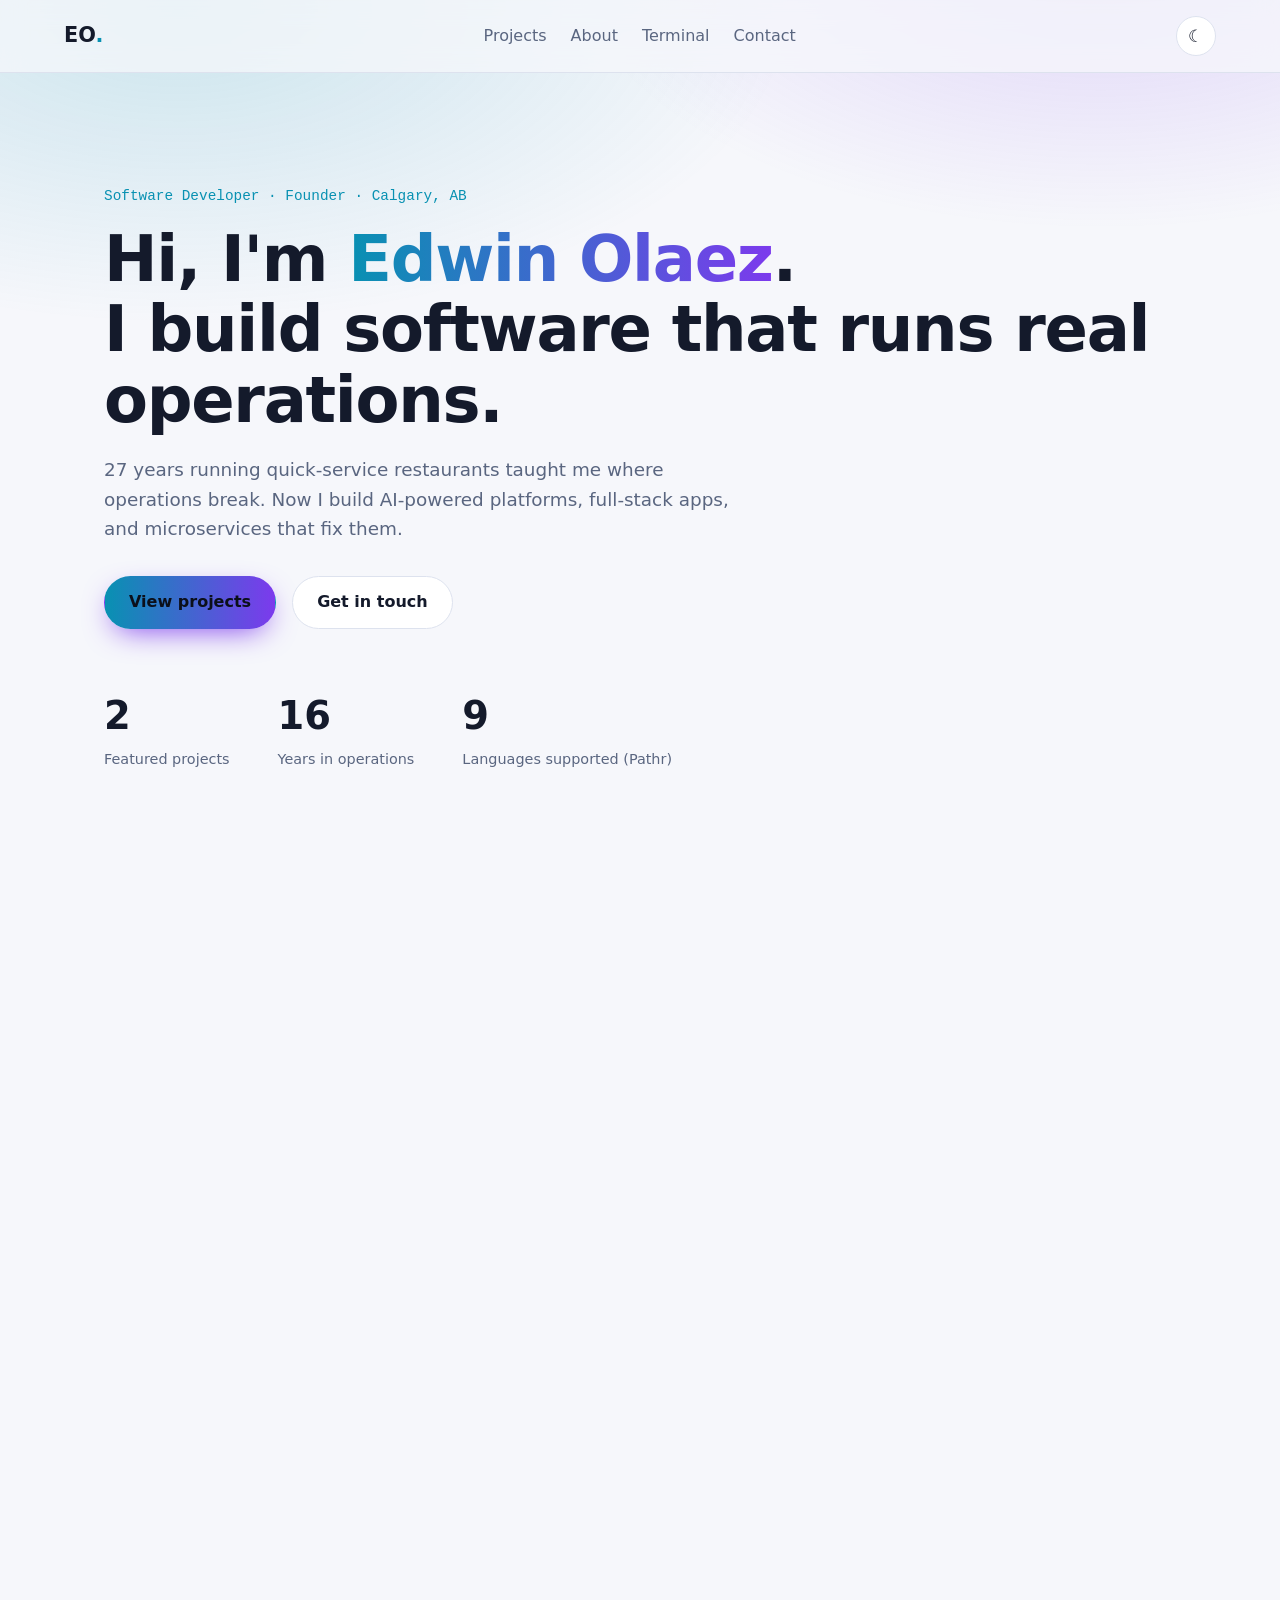
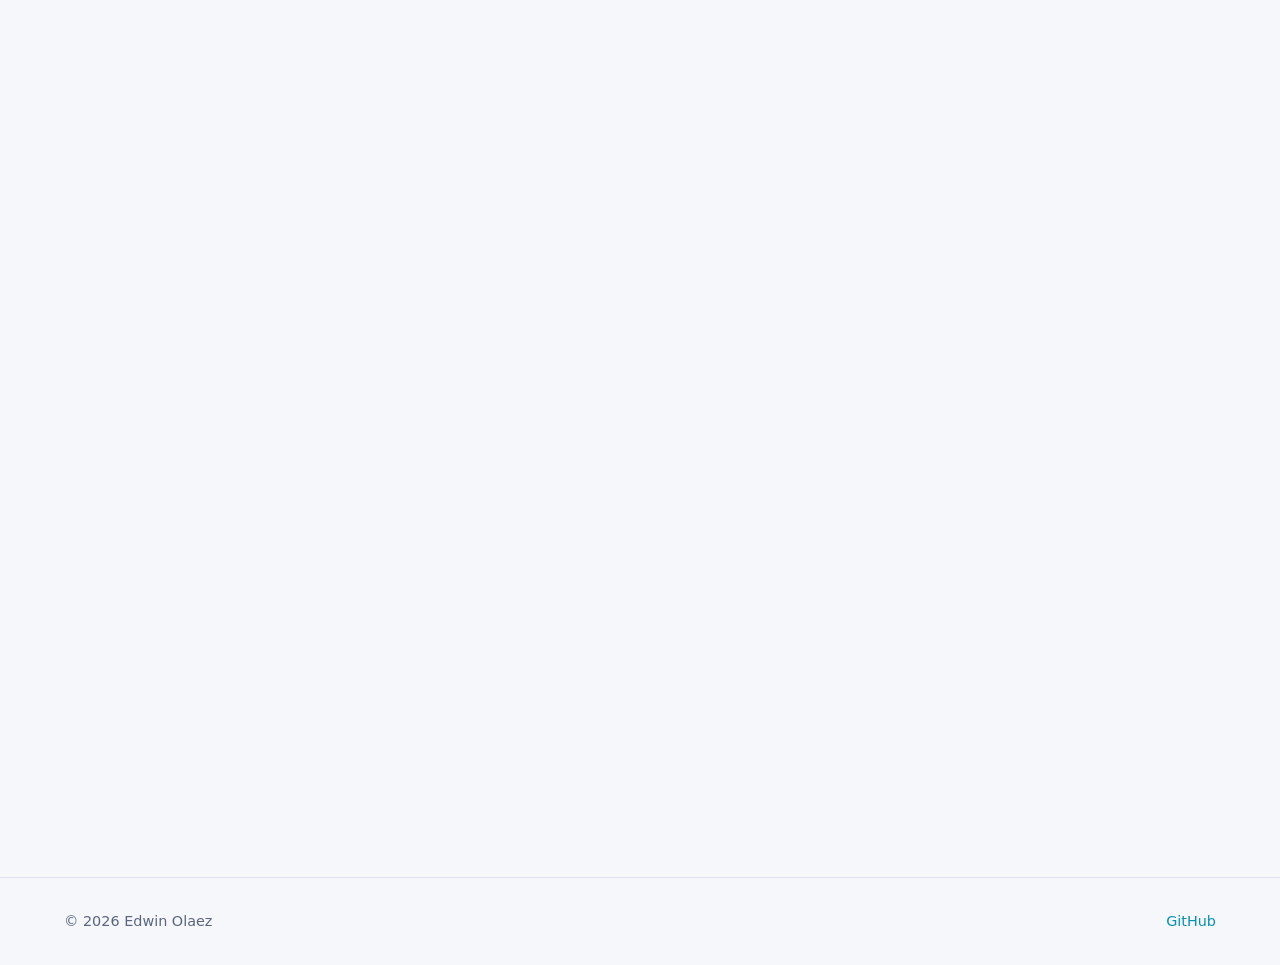
==== index.html @ f1413588 "Initial portfolio site Co-authored-by: Cursor <cursoragent@cursor.com>" ====
<!DOCTYPE html>
<html lang="en" data-theme="dark">
<head>
  <meta charset="UTF-8" />
  <meta name="viewport" content="width=device-width, initial-scale=1.0" />
  <meta http-equiv="Content-Security-Policy"
        content="default-src 'self'; script-src 'self'; style-src 'self' https://fonts.googleapis.com; font-src https://fonts.gstatic.com; img-src 'self' data:; connect-src 'self' https://formspree.io; form-action https://formspree.io mailto:; base-uri 'self'; frame-ancestors 'none'" />
  <meta name="referrer" content="strict-origin-when-cross-origin" />
  <title>Edwin Olaez | Software Developer</title>
  <meta name="description" content="Portfolio of Edwin Olaez: AI-powered platforms, full-stack apps, and microservices built from real operations experience." />
  <link rel="preconnect" href="https://fonts.googleapis.com" />
  <link rel="preconnect" href="https://fonts.gstatic.com" crossorigin />
  <link href="https://fonts.googleapis.com/css2?family=Inter:wght@400;500;600;700;800&family=JetBrains+Mono:wght@400;600&display=swap" rel="stylesheet" />
  <link rel="stylesheet" href="styles.css" />
</head>
<body>
  <div class="bg-glow" aria-hidden="true"></div>

  <header class="nav">
    <a href="#top" class="logo">EO<span>.</span></a>
    <nav aria-label="Main">
      <a href="#projects">Projects</a>
      <a href="#about">About</a>
      <a href="#terminal">Terminal</a>
      <a href="#contact">Contact</a>
    </nav>
    <button id="themeToggle" class="icon-btn" aria-label="Toggle dark and light mode">
      <span class="theme-icon" aria-hidden="true">☀</span>
    </button>
  </header>

  <main id="top">
    <!-- Hero -->
    <section class="hero">
      <p class="eyebrow reveal">Software Developer · Founder · Calgary, AB</p>
      <h1 class="reveal">
        Hi, I'm <span class="grad">Edwin Olaez</span>.<br />
        I build software that runs real operations.
      </h1>
      <p class="lead reveal">
        27 years running quick-service restaurants taught me where operations break.
        Now I build AI-powered platforms, full-stack apps, and microservices that fix them.
      </p>
      <div class="hero-cta reveal">
        <a href="#projects" class="btn primary">View projects</a>
        <a href="#contact" class="btn ghost">Get in touch</a>
      </div>
      <ul class="stats reveal">
        <li><strong data-count="4">0</strong><span>Featured projects</span></li>
        <li><strong data-count="27">0</strong><span>Years in operations</span></li>
        <li><strong data-count="15">0</strong><span>Languages supported (Pathr)</span></li>
      </ul>
    </section>

    <!-- Projects -->
    <section id="projects" class="section">
      <h2 class="section-title reveal">Featured Projects</h2>
      <div class="filters reveal" role="group" aria-label="Filter projects">
        <button class="chip active" data-filter="all">All</button>
        <button class="chip" data-filter="ai">AI / ML</button>
        <button class="chip" data-filter="fullstack">Full-Stack</button>
        <button class="chip" data-filter="microservices">Microservices</button>
        <button class="chip" data-filter="data">Data</button>
      </div>
      <div id="projectGrid" class="grid"></div>
    </section>

    <!-- About -->
    <section id="about" class="section about">
      <h2 class="section-title reveal">About</h2>
      <div class="about-grid">
        <div class="reveal">
          <p>
            I'm a Software Development student at <strong>SAIT</strong> (graduating August 2026) and
            Founder &amp; CEO of <strong>Relay OPS Inc.</strong> Before writing code, I spent 27 years
            as a QSR General Manager: scheduling crews, training staff, and keeping service fast on thin margins.
          </p>
          <p>
            That background shapes how I build: start from the real operational problem, measure it,
            then ship something people on the floor will actually use.
          </p>
        </div>
        <div class="skills reveal">
          <h3>Toolbox</h3>
          <ul class="tags">
            <li>TypeScript</li><li>Python</li><li>React / Next.js</li><li>Node.js</li>
            <li>FastAPI</li><li>PostgreSQL / PostGIS</li><li>Convex</li><li>Supabase</li>
            <li>scikit-learn</li><li>Claude API</li><li>Docker</li><li>CI/CD</li>
            <li>Streamlit</li><li>Tailwind CSS</li>
          </ul>
        </div>
      </div>
    </section>

    <!-- Terminal -->
    <section id="terminal" class="section">
      <h2 class="section-title reveal">Ask the Terminal</h2>
      <div class="term reveal" id="term">
        <div class="term-bar">
          <span></span><span></span><span></span>
          <p>edwin@portfolio: ~</p>
        </div>
        <div class="term-body" id="termBody" aria-live="polite"></div>
        <form class="term-input" id="termForm" autocomplete="off">
          <label for="termCmd">edwin@portfolio:~$</label>
          <input id="termCmd" type="text" spellcheck="false" placeholder="type 'help'" maxlength="80" />
        </form>
      </div>
    </section>

    <!-- Contact -->
    <section id="contact" class="section">
      <h2 class="section-title reveal">Contact</h2>
      <p class="lead reveal">Hiring, collaborating, or just want to talk operations tech? Send a message.</p>
      <form id="contactForm" class="contact reveal" novalidate>
        <div class="field">
          <label for="cName">Name</label>
          <input id="cName" name="name" type="text" required maxlength="100" />
        </div>
        <div class="field">
          <label for="cEmail">Email</label>
          <input id="cEmail" name="email" type="email" required maxlength="150" />
        </div>
        <div class="field full">
          <label for="cMsg">Message</label>
          <textarea id="cMsg" name="message" rows="5" required maxlength="3000"></textarea>
        </div>
        <!-- Honeypot: bots fill this, humans never see it -->
        <input type="text" name="_gotcha" class="hp" tabindex="-1" autocomplete="off" aria-hidden="true" />
        <button type="submit" class="btn primary">Send message</button>
        <p id="formStatus" class="form-status" role="status"></p>
      </form>
    </section>
  </main>

  <footer class="footer">
    <p>© <span id="year"></span> Edwin Olaez</p>
    <a href="https://github.com/edwinolaez" target="_blank" rel="noopener noreferrer">GitHub</a>
  </footer>

  <!-- Project modal -->
  <div class="modal" id="modal" role="dialog" aria-modal="true" aria-labelledby="modalTitle" hidden>
    <div class="modal-backdrop" data-close></div>
    <div class="modal-card">
      <button class="icon-btn modal-close" data-close aria-label="Close">✕</button>
      <div id="modalContent"></div>
    </div>
  </div>

  <script src="script.js"></script>
</body>
</html>
---- styles.css ----
:root {
  --bg: #0b0f1a;
  --bg-2: #121829;
  --card: #151c2f;
  --border: #243049;
  --text: #e6eaf3;
  --muted: #94a0b8;
  --accent: #6ee7f9;
  --accent-2: #a78bfa;
  --ok: #4ade80;
  --warn: #fbbf24;
  --radius: 16px;
  --shadow: 0 20px 50px -20px rgba(0, 0, 0, 0.6);
  --mono: "JetBrains Mono", ui-monospace, monospace;
}

[data-theme="light"] {
  --bg: #f6f7fb;
  --bg-2: #eceff6;
  --card: #ffffff;
  --border: #dde2ee;
  --text: #141a2b;
  --muted: #5a6680;
  --accent: #0891b2;
  --accent-2: #7c3aed;
  --shadow: 0 20px 50px -25px rgba(20, 30, 60, 0.25);
}

* { box-sizing: border-box; margin: 0; padding: 0; }

html { scroll-behavior: smooth; }

body {
  font-family: "Inter", system-ui, sans-serif;
  background: var(--bg);
  color: var(--text);
  line-height: 1.6;
  transition: background 0.3s, color 0.3s;
  overflow-x: hidden;
}

a { color: var(--accent); text-decoration: none; }

.bg-glow {
  position: fixed;
  inset: -20% -10% auto;
  height: 70vh;
  background:
    radial-gradient(40% 50% at 20% 30%, color-mix(in srgb, var(--accent) 18%, transparent), transparent),
    radial-gradient(35% 45% at 80% 20%, color-mix(in srgb, var(--accent-2) 18%, transparent), transparent);
  pointer-events: none;
  z-index: -1;
}

/* Nav */
.nav {
  position: sticky;
  top: 0;
  z-index: 50;
  display: flex;
  align-items: center;
  justify-content: space-between;
  gap: 1rem;
  padding: 1rem clamp(1rem, 5vw, 4rem);
  backdrop-filter: blur(12px);
  background: color-mix(in srgb, var(--bg) 75%, transparent);
  border-bottom: 1px solid var(--border);
}
.logo { font-weight: 800; font-size: 1.3rem; color: var(--text); }
.logo span { color: var(--accent); }
.nav nav { display: flex; gap: 1.5rem; }
.nav nav a { color: var(--muted); font-weight: 500; transition: color 0.2s; }
.nav nav a:hover { color: var(--text); }

.icon-btn {
  background: var(--card);
  border: 1px solid var(--border);
  color: var(--text);
  width: 40px;
  height: 40px;
  border-radius: 50%;
  cursor: pointer;
  font-size: 1.05rem;
  transition: transform 0.2s, border-color 0.2s;
}
.icon-btn:hover { transform: rotate(20deg); border-color: var(--accent); }

/* Layout */
main { padding: 0 clamp(1rem, 5vw, 4rem); max-width: 1200px; margin: 0 auto; }
.section { padding: 5rem 0; }
.section-title {
  font-size: clamp(1.6rem, 3vw, 2.2rem);
  margin-bottom: 2rem;
  position: relative;
  display: inline-block;
}
.section-title::after {
  content: "";
  position: absolute;
  left: 0;
  bottom: -8px;
  width: 50%;
  height: 3px;
  border-radius: 3px;
  background: linear-gradient(90deg, var(--accent), var(--accent-2));
}

/* Hero */
.hero { padding: 7rem 0 4rem; }
.eyebrow { font-family: var(--mono); color: var(--accent); font-size: 0.9rem; margin-bottom: 1rem; }
.hero h1 { font-size: clamp(2.2rem, 5.5vw, 4rem); line-height: 1.1; font-weight: 800; letter-spacing: -0.02em; }
.grad {
  background: linear-gradient(90deg, var(--accent), var(--accent-2));
  -webkit-background-clip: text;
  background-clip: text;
  color: transparent;
}
.lead { color: var(--muted); font-size: 1.15rem; max-width: 640px; margin-top: 1.25rem; }
.hero-cta { display: flex; gap: 1rem; margin-top: 2rem; flex-wrap: wrap; }

.btn {
  display: inline-block;
  padding: 0.8rem 1.5rem;
  border-radius: 999px;
  font-weight: 600;
  cursor: pointer;
  border: 1px solid transparent;
  font-size: 1rem;
  font-family: inherit;
  transition: transform 0.2s, box-shadow 0.2s, background 0.2s;
}
.btn:hover { transform: translateY(-2px); }
.btn.primary {
  background: linear-gradient(90deg, var(--accent), var(--accent-2));
  color: #0b0f1a;
  box-shadow: 0 10px 30px -10px var(--accent-2);
}
.btn.ghost { border-color: var(--border); color: var(--text); background: var(--card); }
.btn.small { padding: 0.5rem 1rem; font-size: 0.9rem; }
.btn:disabled { opacity: 0.6; cursor: not-allowed; transform: none; }

.stats { display: flex; gap: 3rem; list-style: none; margin-top: 3.5rem; flex-wrap: wrap; }
.stats strong { display: block; font-size: 2.4rem; font-weight: 800; color: var(--text); }
.stats span { color: var(--muted); font-size: 0.9rem; }

/* Filters */
.filters { display: flex; flex-wrap: wrap; gap: 0.6rem; margin-bottom: 2rem; }
.chip {
  padding: 0.5rem 1.1rem;
  border-radius: 999px;
  border: 1px solid var(--border);
  background: var(--card);
  color: var(--muted);
  font-family: inherit;
  font-weight: 500;
  cursor: pointer;
  transition: all 0.2s;
}
.chip:hover { color: var(--text); border-color: var(--accent); }
.chip.active { background: var(--accent); color: #0b0f1a; border-color: var(--accent); }

/* Project cards */
.grid { display: grid; grid-template-columns: repeat(auto-fill, minmax(320px, 1fr)); gap: 1.5rem; }
.card {
  position: relative;
  background: var(--card);
  border: 1px solid var(--border);
  border-radius: var(--radius);
  padding: 1.75rem;
  cursor: pointer;
  transition: transform 0.35s cubic-bezier(.2,.8,.2,1), box-shadow 0.35s, border-color 0.35s, opacity 0.35s;
  overflow: hidden;
  display: flex;
  flex-direction: column;
  gap: 0.9rem;
}
.card::before {
  content: "";
  position: absolute;
  inset: 0;
  background: radial-gradient(400px circle at var(--mx, 50%) var(--my, 50%), color-mix(in srgb, var(--accent) 14%, transparent), transparent 40%);
  opacity: 0;
  transition: opacity 0.3s;
  pointer-events: none;
}
.card:hover::before { opacity: 1; }
.card:hover { transform: translateY(-6px); box-shadow: var(--shadow); border-color: color-mix(in srgb, var(--accent) 50%, var(--border)); }
.card:focus-visible { outline: 2px solid var(--accent); outline-offset: 3px; }
.card.hidden { display: none; }

.card-icon {
  width: 48px;
  height: 48px;
  border-radius: 12px;
  display: grid;
  place-items: center;
  font-size: 1.5rem;
  background: linear-gradient(135deg, color-mix(in srgb, var(--accent) 25%, transparent), color-mix(in srgb, var(--accent-2) 25%, transparent));
}
.card h3 { font-size: 1.3rem; }
.card .subtitle { color: var(--accent); font-size: 0.85rem; font-family: var(--mono); }
.card p { color: var(--muted); font-size: 0.95rem; }
.card-footer { margin-top: auto; display: flex; justify-content: space-between; align-items: center; gap: 0.5rem; flex-wrap: wrap; }

.tags { display: flex; flex-wrap: wrap; gap: 0.4rem; list-style: none; }
.tags li {
  font-size: 0.78rem;
  font-family: var(--mono);
  padding: 0.25rem 0.6rem;
  border-radius: 6px;
  background: var(--bg-2);
  border: 1px solid var(--border);
  color: var(--muted);
}

.status { font-size: 0.8rem; font-weight: 600; display: inline-flex; align-items: center; gap: 0.4rem; }
.status::before { content: ""; width: 8px; height: 8px; border-radius: 50%; background: currentColor; }
.status.live { color: var(--ok); }
.status.soon { color: var(--warn); }
.status.live::before { animation: pulse 2s infinite; }
@keyframes pulse {
  0% { box-shadow: 0 0 0 0 color-mix(in srgb, var(--ok) 60%, transparent); }
  70% { box-shadow: 0 0 0 8px transparent; }
  100% { box-shadow: 0 0 0 0 transparent; }
}

/* About */
.about-grid { display: grid; grid-template-columns: 1.4fr 1fr; gap: 3rem; }
.about-grid p { color: var(--muted); margin-bottom: 1rem; font-size: 1.05rem; }
.about-grid strong { color: var(--text); }
.skills h3 { margin-bottom: 1rem; }
.skills .tags li { font-size: 0.85rem; padding: 0.4rem 0.75rem; }

/* Terminal */
.term {
  background: #0a0e17;
  border: 1px solid var(--border);
  border-radius: var(--radius);
  overflow: hidden;
  box-shadow: var(--shadow);
  font-family: var(--mono);
  font-size: 0.92rem;
  color: #d1d9e6;
}
.term-bar { display: flex; align-items: center; gap: 0.45rem; padding: 0.75rem 1rem; background: #131a28; }
.term-bar span { width: 12px; height: 12px; border-radius: 50%; background: #ff5f57; }
.term-bar span:nth-child(2) { background: #febc2e; }
.term-bar span:nth-child(3) { background: #28c840; }
.term-bar p { margin-left: auto; margin-right: auto; color: #6b7891; font-size: 0.8rem; }
.term-body { padding: 1rem 1.25rem 0; height: 320px; overflow-y: auto; white-space: pre-wrap; }
.term-body .cmd { color: #6ee7f9; }
.term-body .err { color: #f87171; }
.term-body .hl { color: #a78bfa; }
.term-body a { color: #6ee7f9; text-decoration: underline; }
.term-input { display: flex; gap: 0.5rem; padding: 0.75rem 1.25rem 1rem; align-items: center; }
.term-input label { color: #4ade80; white-space: nowrap; }
.term-input input {
  flex: 1;
  background: transparent;
  border: none;
  outline: none;
  color: #e6eaf3;
  font: inherit;
  caret-color: #6ee7f9;
}

/* Contact */
.contact {
  display: grid;
  grid-template-columns: 1fr 1fr;
  gap: 1.25rem;
  margin-top: 2rem;
  background: var(--card);
  border: 1px solid var(--border);
  border-radius: var(--radius);
  padding: 2rem;
  max-width: 760px;
}
.field { display: flex; flex-direction: column; gap: 0.4rem; }
.field.full { grid-column: 1 / -1; }
.field label { font-size: 0.9rem; font-weight: 600; }
.field input, .field textarea {
  background: var(--bg-2);
  border: 1px solid var(--border);
  border-radius: 10px;
  padding: 0.75rem 0.9rem;
  color: var(--text);
  font: inherit;
  resize: vertical;
  transition: border-color 0.2s, box-shadow 0.2s;
}
.field input:focus, .field textarea:focus {
  outline: none;
  border-color: var(--accent);
  box-shadow: 0 0 0 3px color-mix(in srgb, var(--accent) 25%, transparent);
}
.field .invalid { border-color: #f87171; }
.contact .btn { justify-self: start; }
.hp { position: absolute; left: -9999px; width: 1px; height: 1px; opacity: 0; }
.form-status { grid-column: 1 / -1; font-size: 0.95rem; min-height: 1.4em; }
.form-status.ok { color: var(--ok); }
.form-status.err { color: #f87171; }

/* Modal */
.modal { position: fixed; inset: 0; z-index: 100; display: grid; place-items: center; padding: 1rem; }
.modal[hidden] { display: none; }
.modal-backdrop { position: absolute; inset: 0; background: rgba(5, 8, 15, 0.7); backdrop-filter: blur(6px); animation: fade 0.25s; }
.modal-card {
  position: relative;
  width: min(760px, 100%);
  max-height: 88vh;
  overflow-y: auto;
  background: var(--card);
  border: 1px solid var(--border);
  border-radius: 20px;
  padding: 2.25rem;
  box-shadow: var(--shadow);
  animation: pop 0.3s cubic-bezier(.2,.8,.2,1);
}
.modal-close { position: absolute; top: 1rem; right: 1rem; }
.modal-card h2 { font-size: 1.8rem; margin: 0.5rem 0 0.25rem; }
.modal-card h4 { margin: 1.5rem 0 0.6rem; font-size: 0.85rem; text-transform: uppercase; letter-spacing: 0.08em; color: var(--muted); }
.modal-card p { color: var(--muted); }
.modal-card ul.points { padding-left: 1.2rem; color: var(--muted); }
.modal-card ul.points li { margin-bottom: 0.4rem; }
.modal-card ul.points strong { color: var(--text); }
.modal-actions { display: flex; gap: 0.75rem; margin-top: 1.75rem; flex-wrap: wrap; align-items: center; }
.note { font-size: 0.85rem; color: var(--muted); }
@keyframes fade { from { opacity: 0; } }
@keyframes pop { from { opacity: 0; transform: translateY(20px) scale(0.97); } }

/* Footer */
.footer {
  display: flex;
  justify-content: space-between;
  padding: 2rem clamp(1rem, 5vw, 4rem);
  border-top: 1px solid var(--border);
  color: var(--muted);
  font-size: 0.9rem;
}

/* Scroll reveal */
.reveal { opacity: 0; transform: translateY(24px); transition: opacity 0.7s ease, transform 0.7s ease; }
.reveal.in { opacity: 1; transform: none; }

@media (prefers-reduced-motion: reduce) {
  *, *::before, *::after { animation: none !important; transition: none !important; }
  .reveal { opacity: 1; transform: none; }
  html { scroll-behavior: auto; }
}

@media (max-width: 760px) {
  .nav nav { display: none; }
  .about-grid, .contact { grid-template-columns: 1fr; }
  .stats { gap: 2rem; }
  .modal-card { padding: 1.5rem; }
}
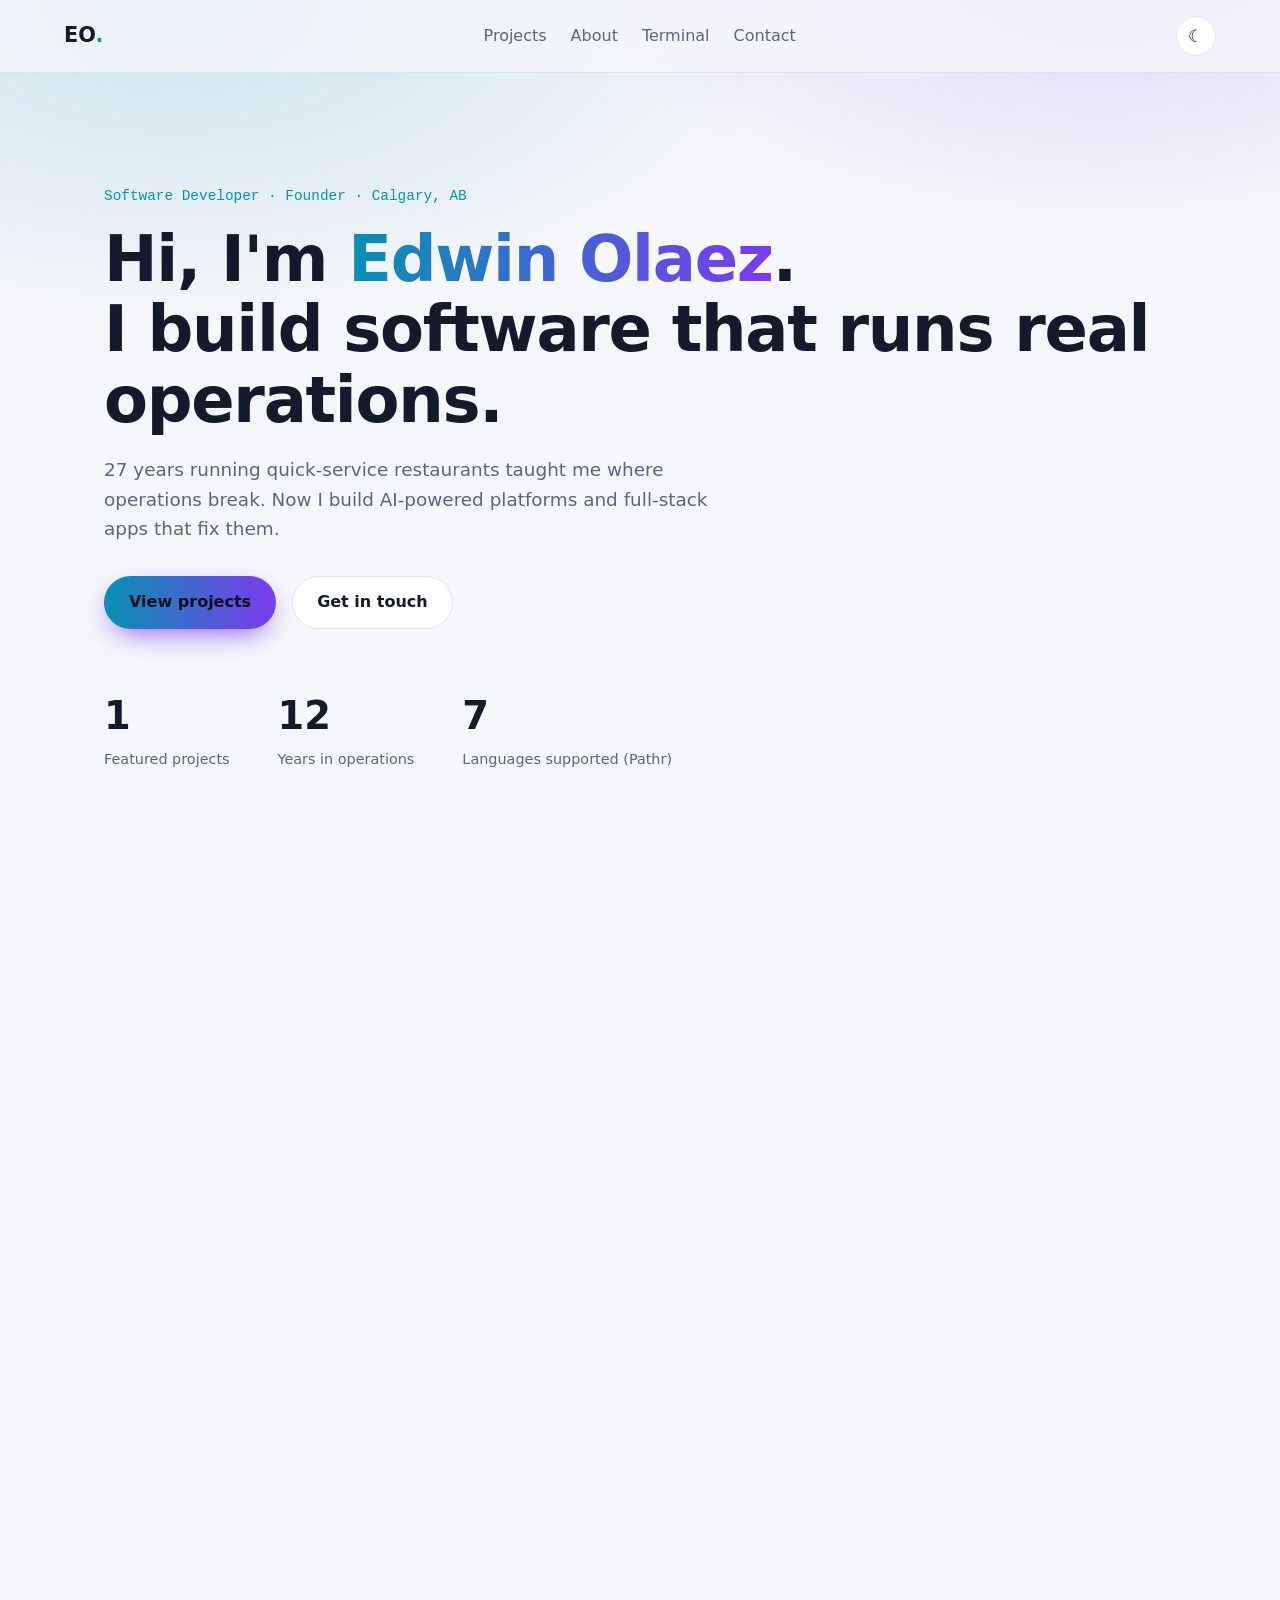
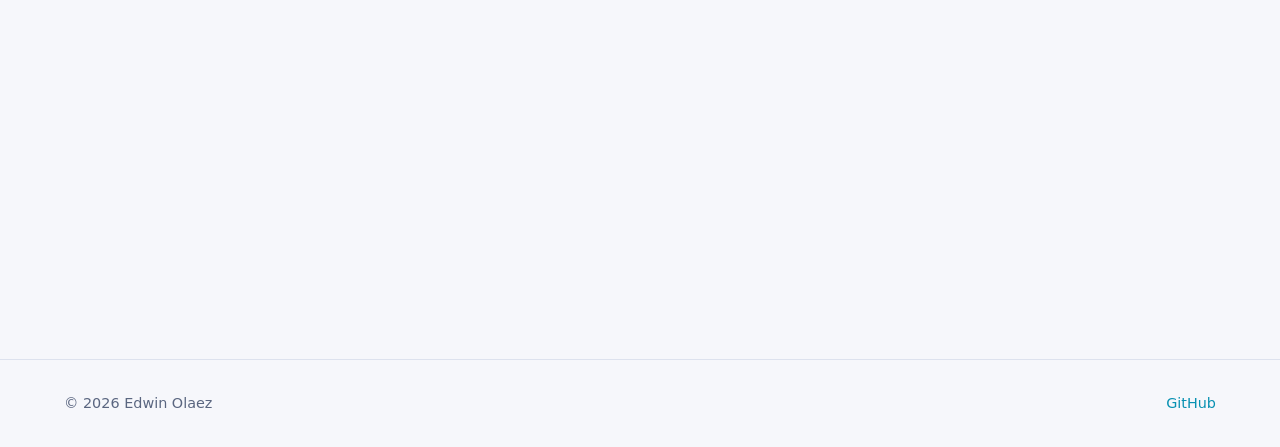
==== commit 97457f07: "Remove Pacific Hut project Co-authored-by: Cursor <cursoragent@cursor.com>" ====
--- a/index.html
+++ b/index.html
@@ -7,7 +7,7 @@
         content="default-src 'self'; script-src 'self'; style-src 'self' https://fonts.googleapis.com; font-src https://fonts.gstatic.com; img-src 'self' data:; connect-src 'self' https://formspree.io; form-action https://formspree.io mailto:; base-uri 'self'; frame-ancestors 'none'" />
   <meta name="referrer" content="strict-origin-when-cross-origin" />
   <title>Edwin Olaez | Software Developer</title>
-  <meta name="description" content="Portfolio of Edwin Olaez: AI-powered platforms, full-stack apps, and microservices built from real operations experience." />
+  <meta name="description" content="Portfolio of Edwin Olaez: AI-powered platforms and full-stack apps built from real operations experience." />
   <link rel="preconnect" href="https://fonts.googleapis.com" />
   <link rel="preconnect" href="https://fonts.gstatic.com" crossorigin />
   <link href="https://fonts.googleapis.com/css2?family=Inter:wght@400;500;600;700;800&family=JetBrains+Mono:wght@400;600&display=swap" rel="stylesheet" />
@@ -39,14 +39,14 @@
       </h1>
       <p class="lead reveal">
         27 years running quick-service restaurants taught me where operations break.
-        Now I build AI-powered platforms, full-stack apps, and microservices that fix them.
+        Now I build AI-powered platforms and full-stack apps that fix them.
       </p>
       <div class="hero-cta reveal">
         <a href="#projects" class="btn primary">View projects</a>
         <a href="#contact" class="btn ghost">Get in touch</a>
       </div>
       <ul class="stats reveal">
-        <li><strong data-count="4">0</strong><span>Featured projects</span></li>
+        <li><strong data-count="3">0</strong><span>Featured projects</span></li>
         <li><strong data-count="27">0</strong><span>Years in operations</span></li>
         <li><strong data-count="15">0</strong><span>Languages supported (Pathr)</span></li>
       </ul>
@@ -59,7 +59,6 @@
         <button class="chip active" data-filter="all">All</button>
         <button class="chip" data-filter="ai">AI / ML</button>
         <button class="chip" data-filter="fullstack">Full-Stack</button>
-        <button class="chip" data-filter="microservices">Microservices</button>
         <button class="chip" data-filter="data">Data</button>
       </div>
       <div id="projectGrid" class="grid"></div>
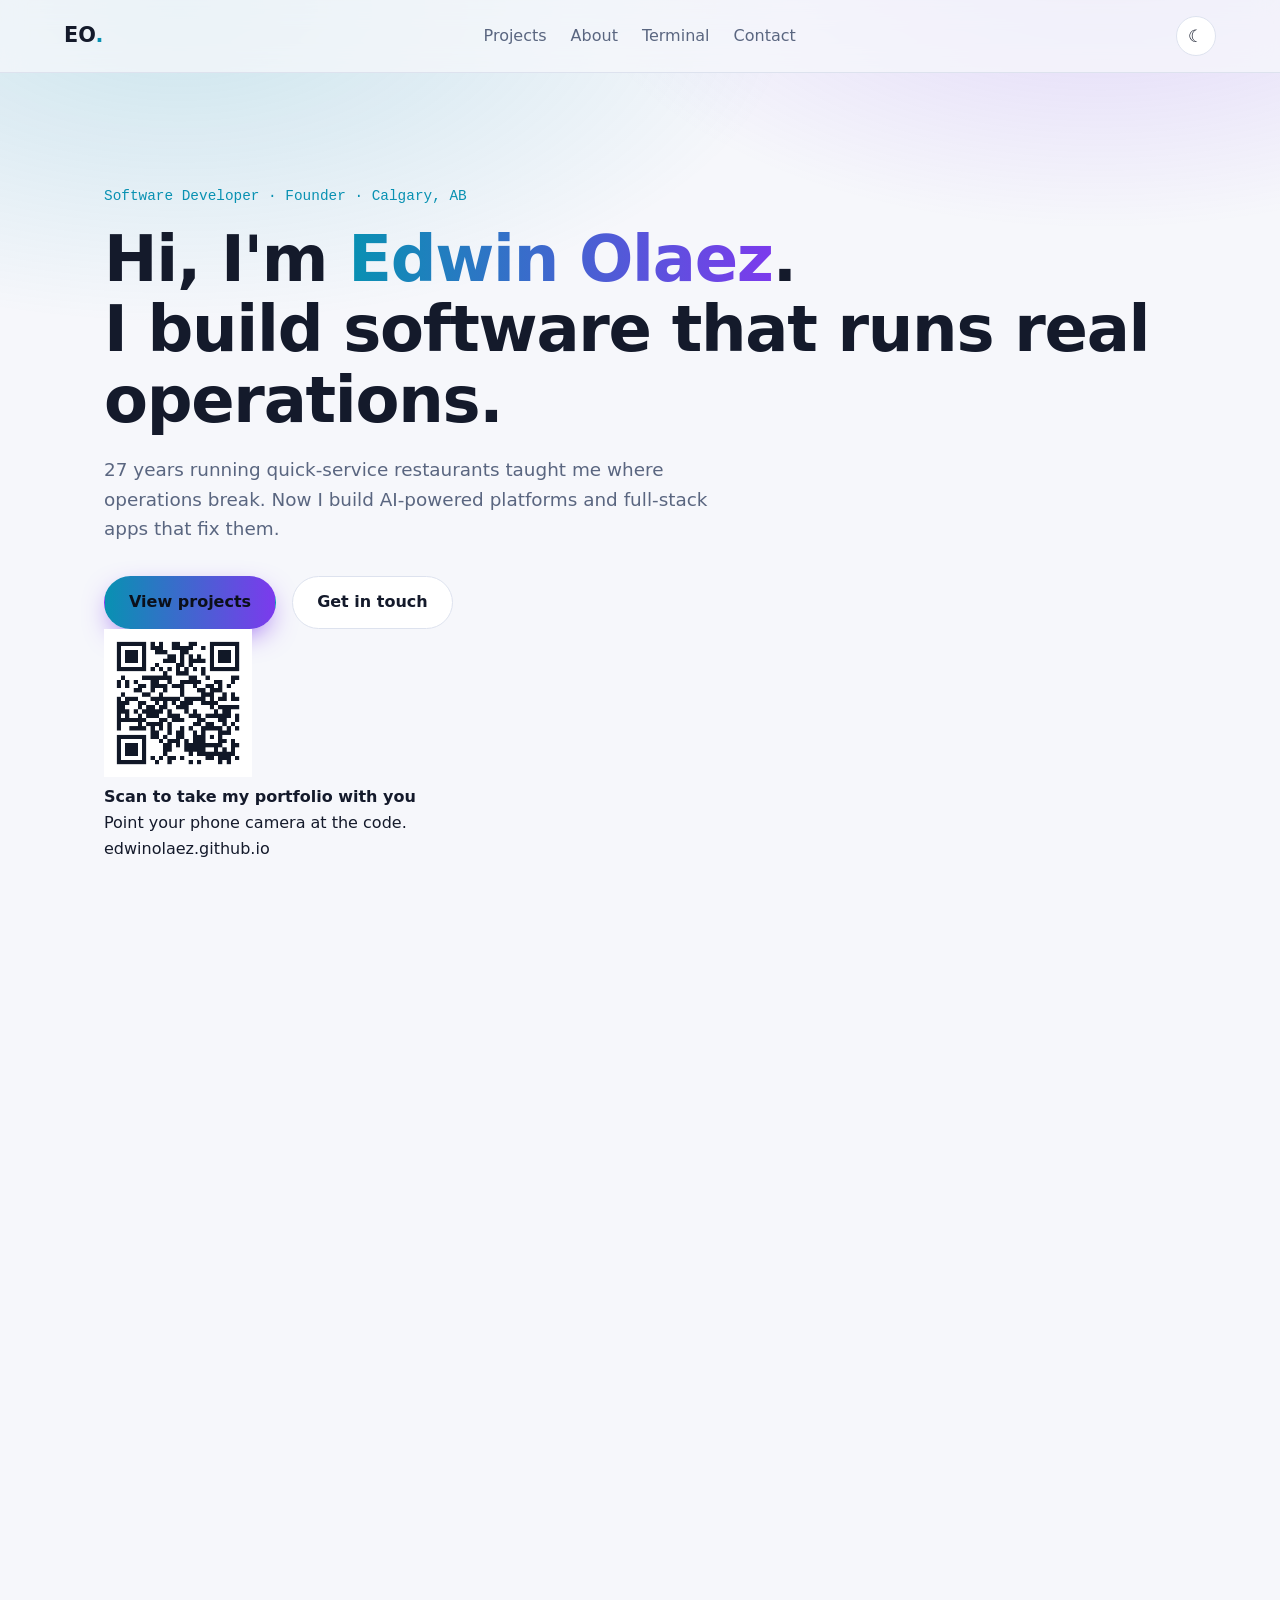
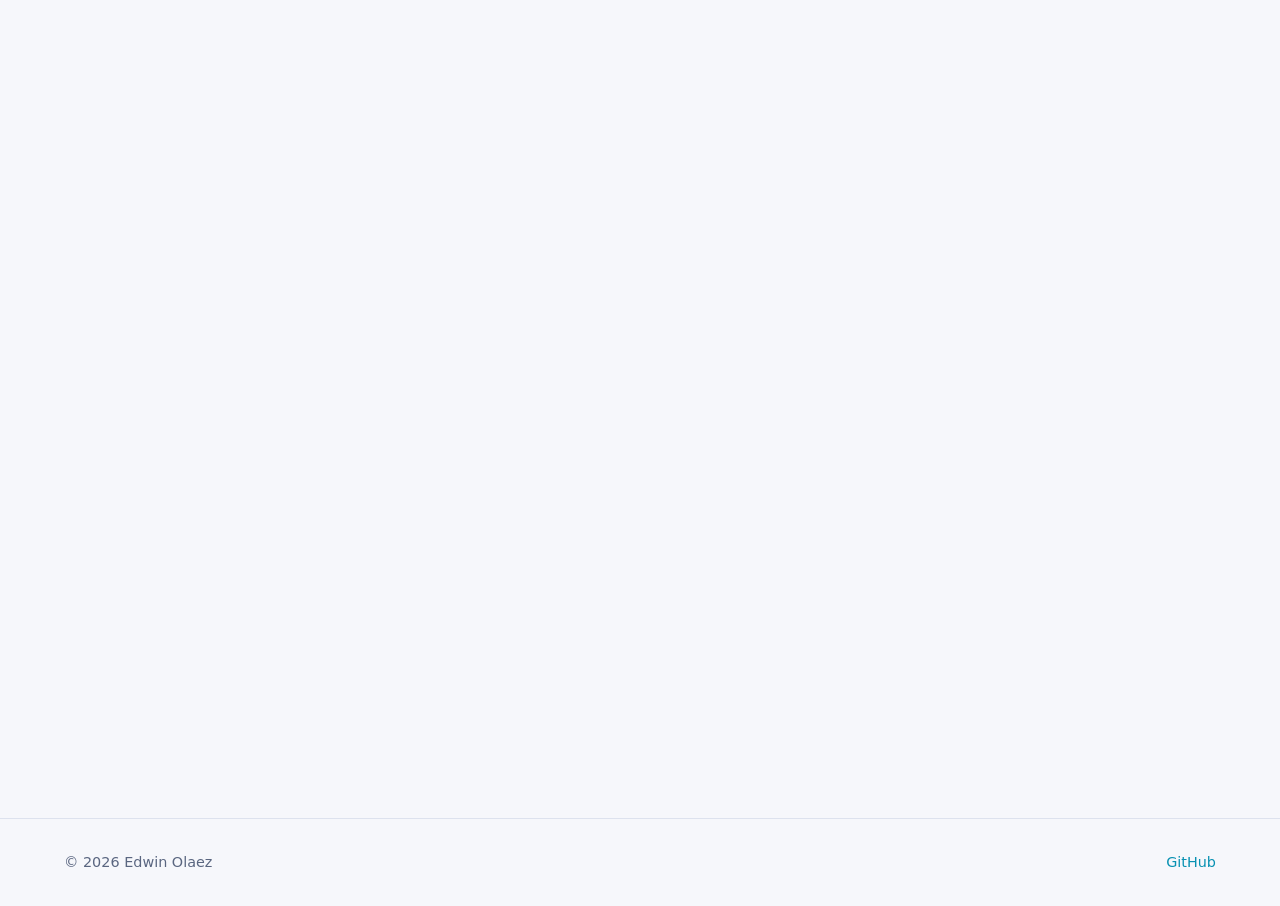
==== commit dade5532: "Show QR code in hero and contact sections" ====
--- a/index.html
+++ b/index.html
@@ -44,6 +44,12 @@
       <div class="hero-cta reveal">
         <a href="#projects" class="btn primary">View projects</a>
         <a href="#contact" class="btn ghost">Get in touch</a>
+      </div>
+      <div class="qr-hero reveal">
+        <img src="media/qr-portfolio.png" alt="QR code — scan to open Edwin Olaez's portfolio" width="148" height="148" />
+        <p class="qr-text"><strong>Scan to take my portfolio with you</strong><br />
+        Point your phone camera at the code.<br />
+        <span class="qr-url">edwinolaez.github.io</span></p>
       </div>
       <ul class="stats reveal">
         <li><strong data-count="3">0</strong><span>Featured projects</span></li>
@@ -111,6 +117,11 @@
     <section id="contact" class="section">
       <h2 class="section-title reveal">Contact</h2>
       <p class="lead reveal">Hiring, collaborating, or just want to talk operations tech? Send a message.</p>
+      <div class="qr-contact reveal">
+        <img src="media/qr-portfolio.png" alt="QR code — scan to open Edwin Olaez's portfolio" width="168" height="168" />
+        <p class="qr-text"><strong>On your phone?</strong> Scan to open this portfolio.<br />
+        <span class="qr-url">edwinolaez.github.io</span></p>
+      </div>
       <form id="contactForm" class="contact reveal" novalidate>
         <div class="field">
           <label for="cName">Name</label>
--- a/styles.css
+++ b/styles.css
@@ -324,6 +324,15 @@
 .modal-card ul.points { padding-left: 1.2rem; color: var(--muted); }
 .modal-card ul.points li { margin-bottom: 0.4rem; }
 .modal-card ul.points strong { color: var(--text); }
+.modal-video {
+  display: block;
+  width: 100%;
+  aspect-ratio: 16 / 9;
+  margin-top: 1.25rem;
+  border: 1px solid var(--border);
+  border-radius: 12px;
+  background: #000;
+}
 .modal-actions { display: flex; gap: 0.75rem; margin-top: 1.75rem; flex-wrap: wrap; align-items: center; }
 .note { font-size: 0.85rem; color: var(--muted); }
 @keyframes fade { from { opacity: 0; } }
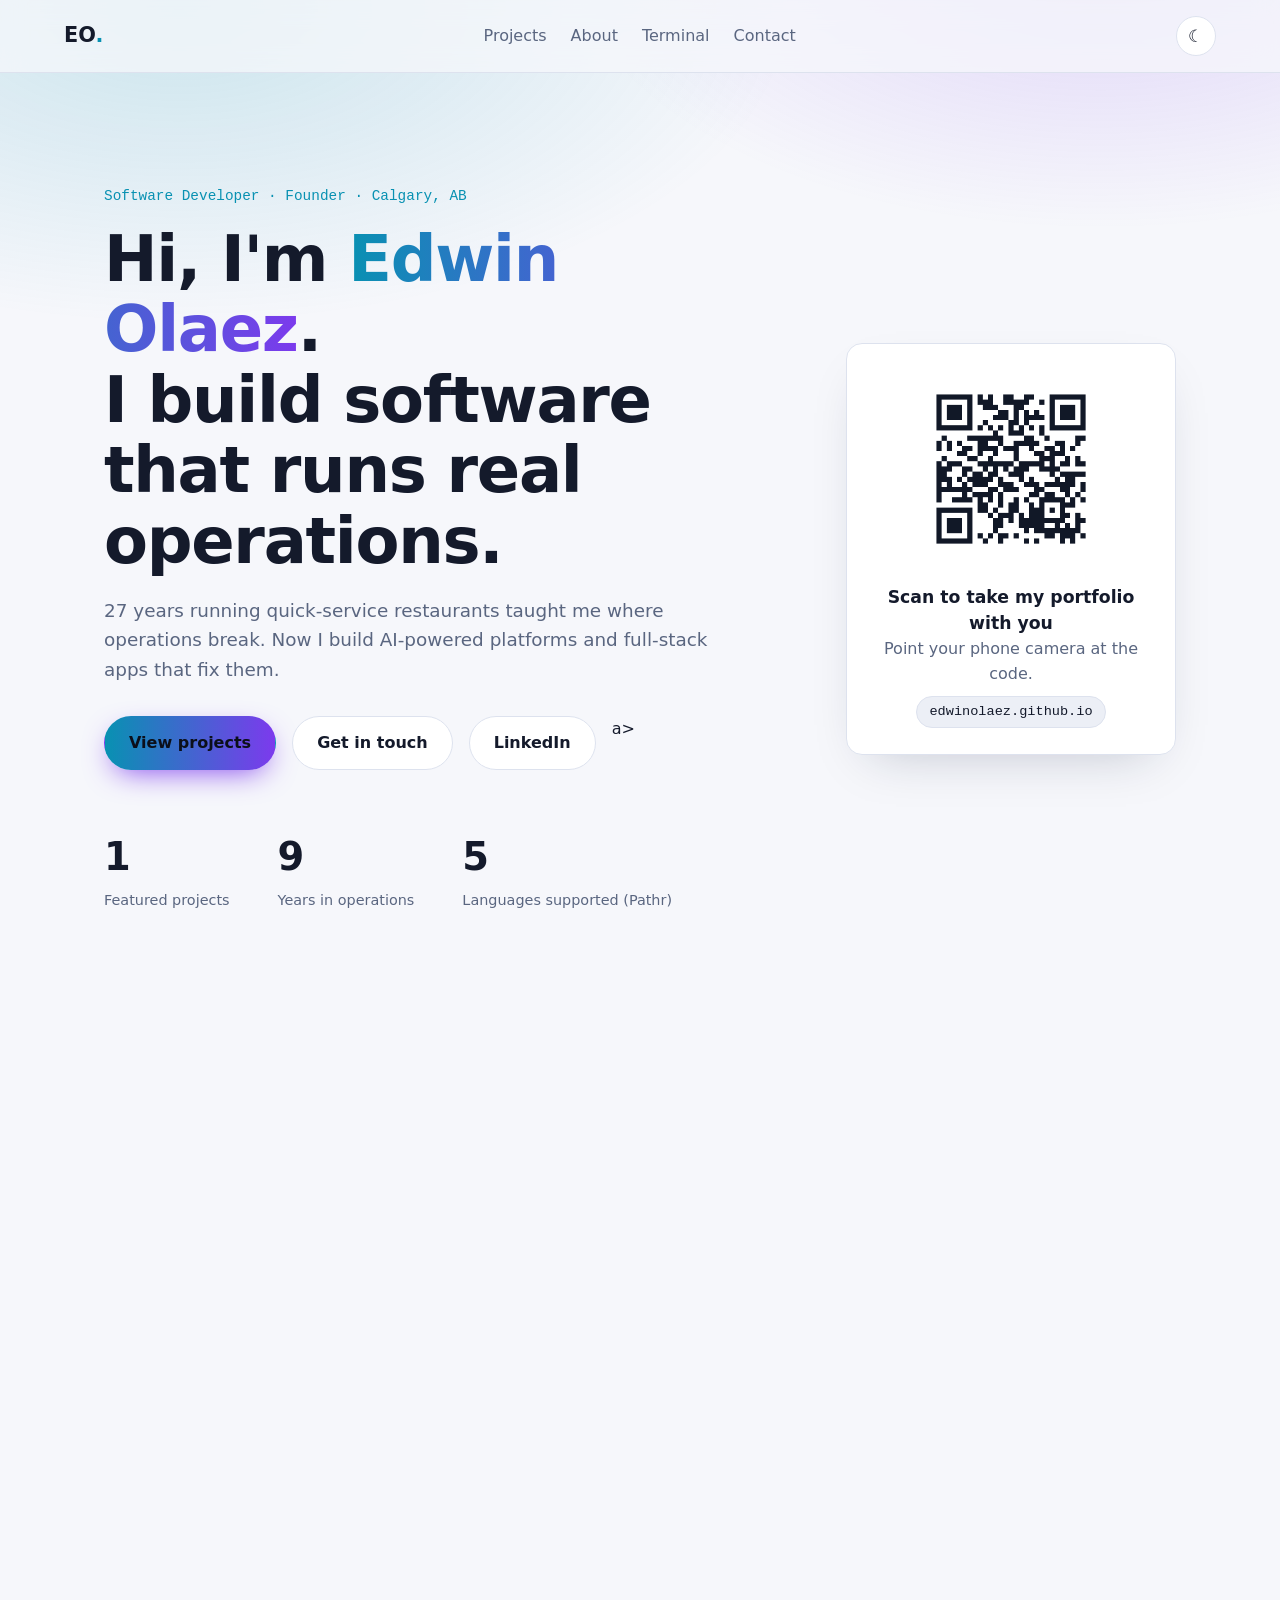
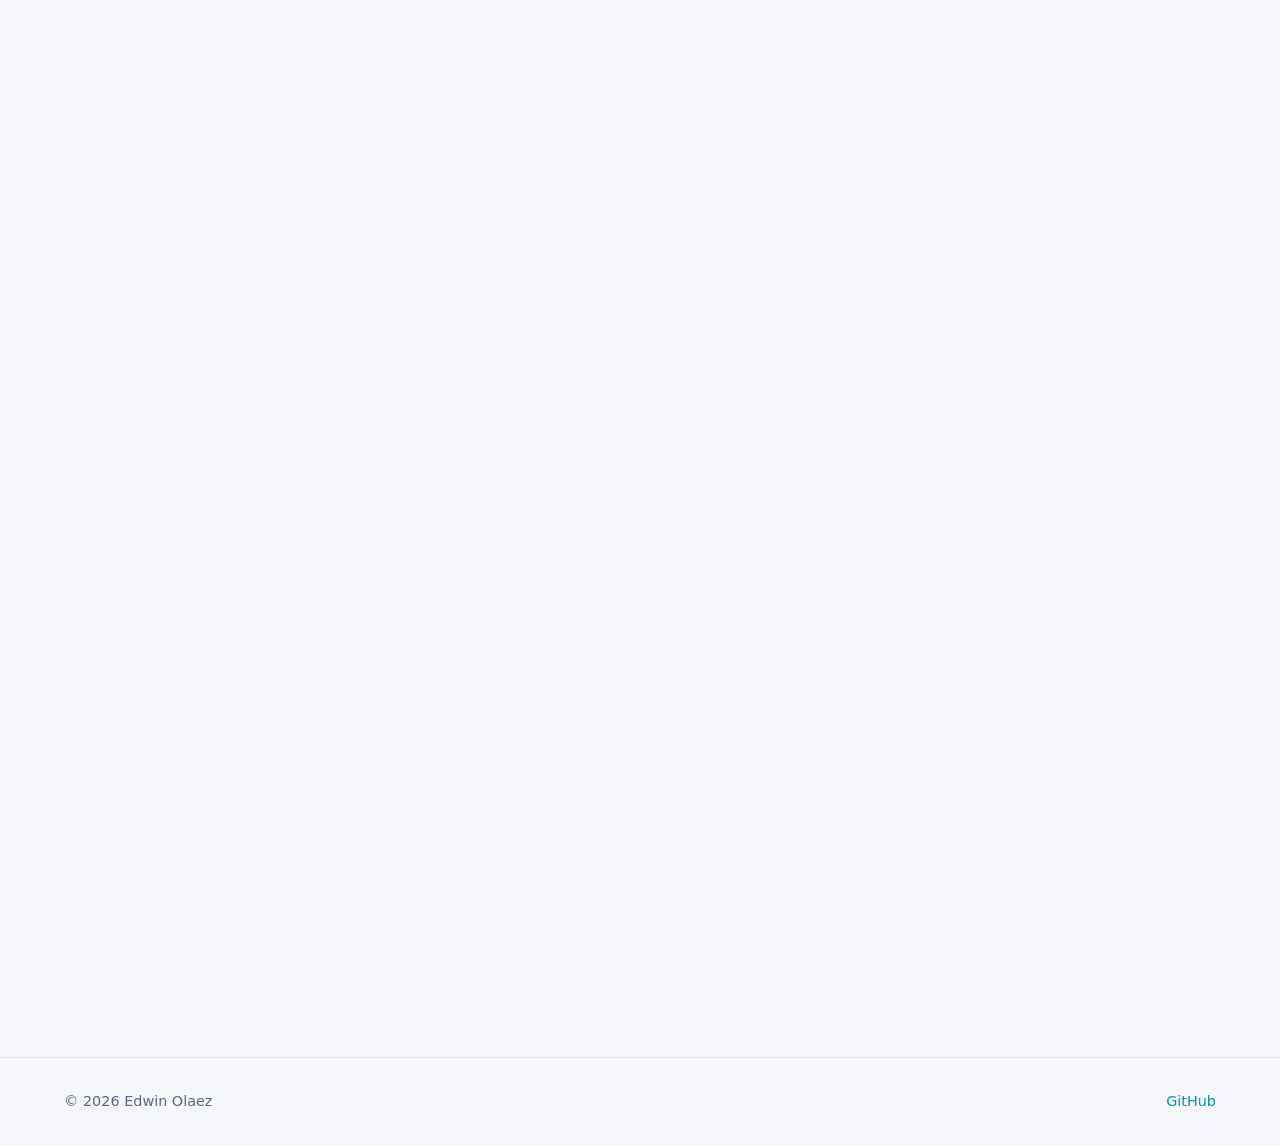
==== commit 45e88db9: "Add LinkedIn button and connect cards" ====
--- a/index.html
+++ b/index.html
@@ -44,6 +44,7 @@
       <div class="hero-cta reveal">
         <a href="#projects" class="btn primary">View projects</a>
         <a href="#contact" class="btn ghost">Get in touch</a>
+        <a href="https://www.linkedin.com/in/edwinolaez/" class="btn ghost" target="_blank" rel="noopener">LinkedIn</a>a>
       </div>
       <div class="qr-hero reveal">
         <img src="media/qr-portfolio.png" alt="QR code — scan to open Edwin Olaez's portfolio" width="148" height="148" />
@@ -117,10 +118,17 @@
     <section id="contact" class="section">
       <h2 class="section-title reveal">Contact</h2>
       <p class="lead reveal">Hiring, collaborating, or just want to talk operations tech? Send a message.</p>
-      <div class="qr-contact reveal">
-        <img src="media/qr-portfolio.png" alt="QR code — scan to open Edwin Olaez's portfolio" width="168" height="168" />
-        <p class="qr-text"><strong>On your phone?</strong> Scan to open this portfolio.<br />
-        <span class="qr-url">edwinolaez.github.io</span></p>
+      <div class="connect-row reveal">
+        <div class="connect-card">
+          <a href="https://edwinolaez.github.io/" target="_blank" rel="noopener"><img src="media/qr-portfolio.png" alt="QR code — scan to open Edwin Olaez's portfolio" width="168" height="168" /></a>a>
+          <p class="qr-text"><strong>My portfolio</strong><br />
+          <a class="qr-link" href="https://edwinolaez.github.io/" target="_blank" rel="noopener">edwinolaez.github.io</a>a></p>p>
+        </div>
+        <div class="connect-card">
+          <a href="https://www.linkedin.com/in/edwinolaez/" target="_blank" rel="noopener"><img src="media/qr-linkedin.png" alt="QR code — scan to open Edwin Olaez's LinkedIn profile" width="168" height="168" /></a>a>
+          <p class="qr-text"><strong>Connect on LinkedIn</strong><br />
+          <a class="qr-link" href="https://www.linkedin.com/in/edwinolaez/" target="_blank" rel="noopener">linkedin.com/in/edwinolaez</a>a></p>p>
+        </div>
       </div>
       <form id="contactForm" class="contact reveal" novalidate>
         <div class="field">
--- a/styles.css
+++ b/styles.css
@@ -364,3 +364,20 @@
   .stats { gap: 2rem; }
   .modal-card { padding: 1.5rem; }
 }
+
+/* QR code blocks (industry night) — balanced hero layout */
+.hero { display: grid; grid-template-columns: minmax(0, 1fr) 330px; column-gap: 3.5rem; align-items: start; }
+.hero > * { grid-column: 1; min-width: 0; }
+.hero .qr-hero { grid-column: 2; grid-row: 1 / span 5; align-self: center; margin-top: 0; }
+.qr-hero { display: flex; flex-direction: column; align-items: center; text-align: center; gap: 0.9rem; background: var(--card); border: 1px solid var(--border); border-radius: var(--radius); box-shadow: var(--shadow); padding: 1.6rem 1.4rem; }
+.qr-hero img { background: #ffffff; border-radius: 14px; padding: 10px; width: 200px; height: 200px; }
+.qr-contact img { background: #ffffff; border-radius: 14px; padding: 8px; }
+.qr-text { margin: 0; line-height: 1.55; color: var(--muted); }
+.qr-text strong { color: var(--text); font-size: 1.08rem; }
+.qr-url { display: inline-block; margin-top: 0.55rem; padding: 0.3rem 0.75rem; border: 1px solid var(--border); border-radius: 999px; background: var(--bg-2); color: var(--text); font-family: var(--mono); font-size: 0.85rem; }
+.qr-contact { display: flex; flex-direction: column; align-items: center; gap: 0.8rem; text-align: center; margin: 1.5rem 0 2rem; }
+.qr-contact .qr-text { text-align: center; }
+@media (max-width: 900px) {
+  .hero { grid-template-columns: 1fr; }
+  .hero .qr-hero { grid-column: 1; grid-row: auto; justify-self: start; margin-top: 2rem; }
+}
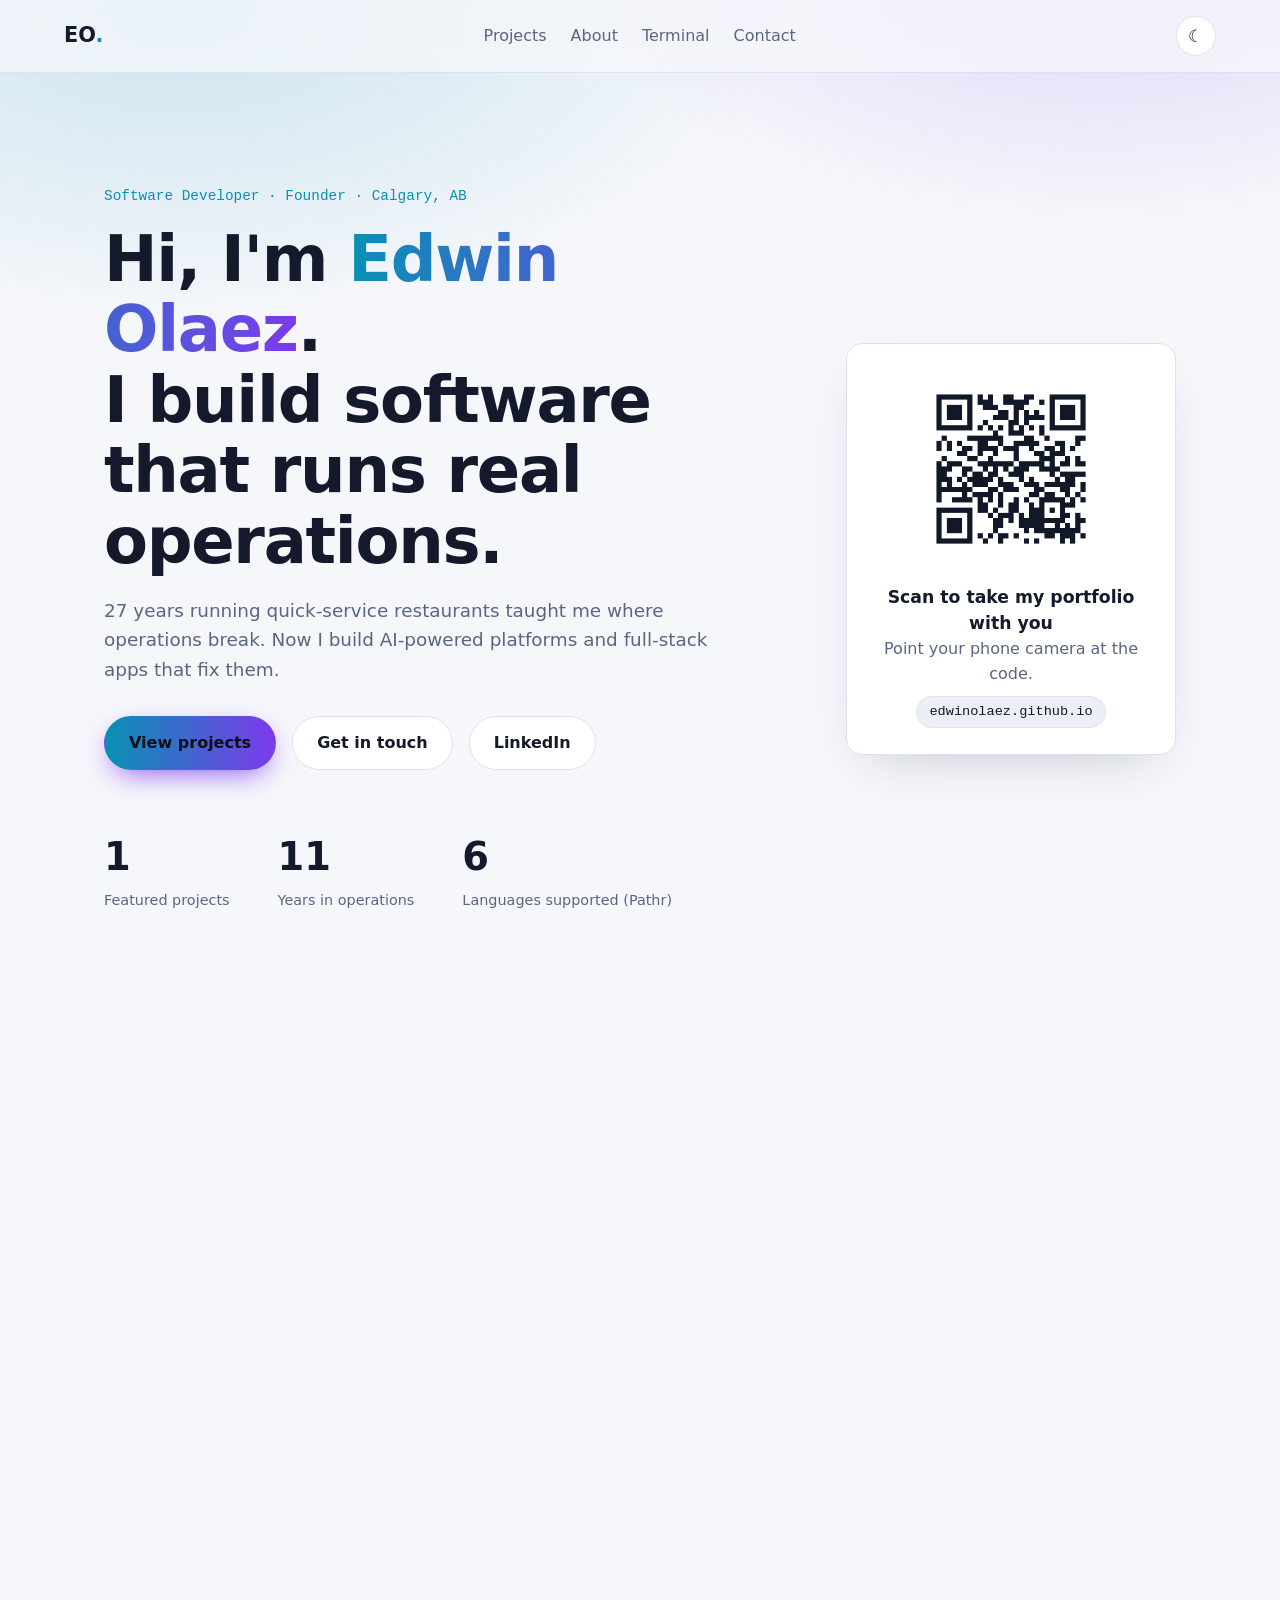
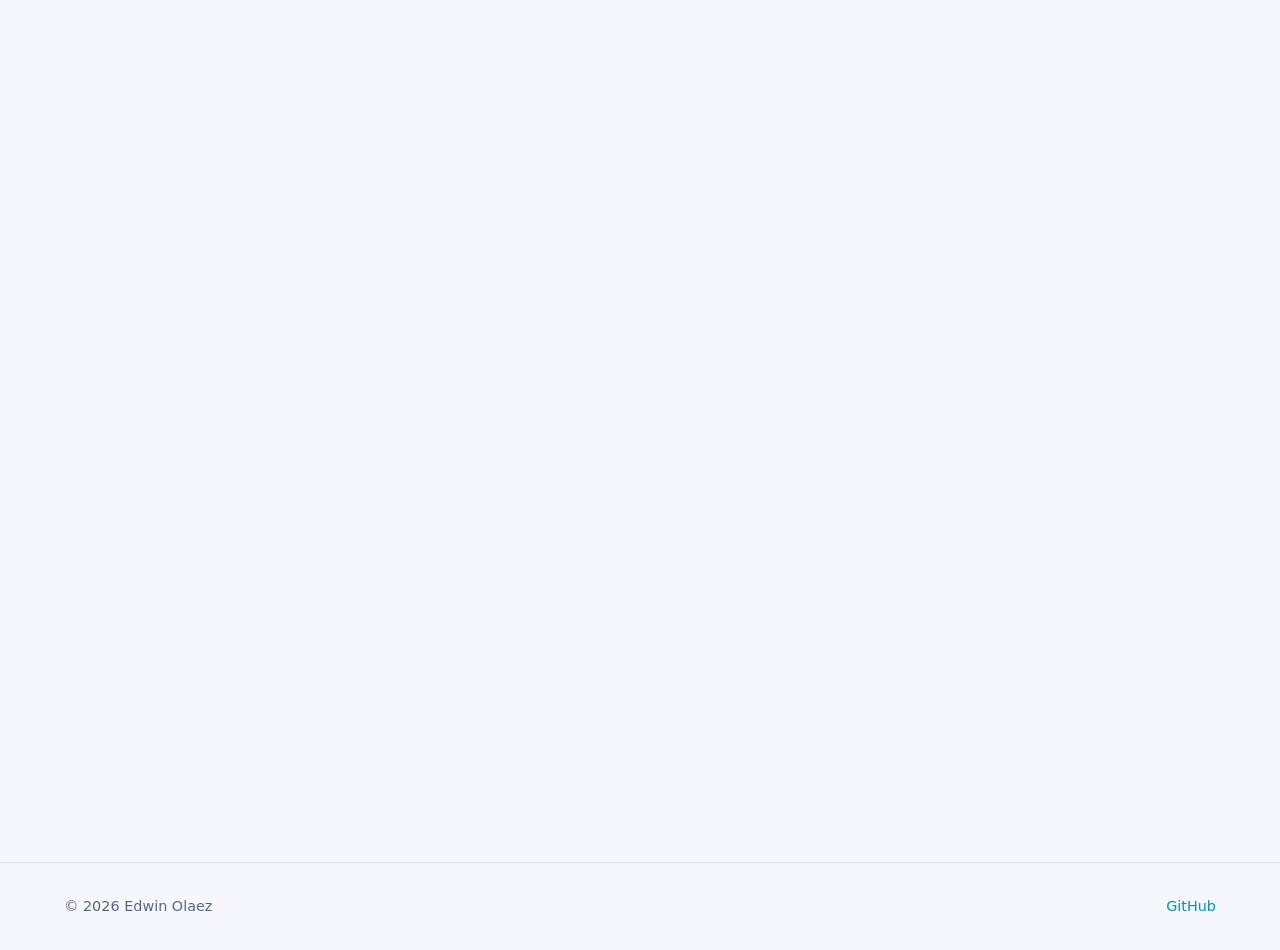
==== commit 0a59c254: "Fix stray tag fragments in connect cards" ====
--- a/index.html
+++ b/index.html
@@ -44,7 +44,7 @@
       <div class="hero-cta reveal">
         <a href="#projects" class="btn primary">View projects</a>
         <a href="#contact" class="btn ghost">Get in touch</a>
-        <a href="https://www.linkedin.com/in/edwinolaez/" class="btn ghost" target="_blank" rel="noopener">LinkedIn</a>a>
+        <a href="https://www.linkedin.com/in/edwinolaez/" class="btn ghost" target="_blank" rel="noopener">LinkedIn</a>
       </div>
       <div class="qr-hero reveal">
         <img src="media/qr-portfolio.png" alt="QR code — scan to open Edwin Olaez's portfolio" width="148" height="148" />
@@ -120,14 +120,14 @@
       <p class="lead reveal">Hiring, collaborating, or just want to talk operations tech? Send a message.</p>
       <div class="connect-row reveal">
         <div class="connect-card">
-          <a href="https://edwinolaez.github.io/" target="_blank" rel="noopener"><img src="media/qr-portfolio.png" alt="QR code — scan to open Edwin Olaez's portfolio" width="168" height="168" /></a>a>
+          <a href="https://edwinolaez.github.io/" target="_blank" rel="noopener"><img src="media/qr-portfolio.png" alt="QR code — scan to open Edwin Olaez's portfolio" width="168" height="168" /></a>
           <p class="qr-text"><strong>My portfolio</strong><br />
-          <a class="qr-link" href="https://edwinolaez.github.io/" target="_blank" rel="noopener">edwinolaez.github.io</a>a></p>p>
+          <a class="qr-link" href="https://edwinolaez.github.io/" target="_blank" rel="noopener">edwinolaez.github.io</a></p>
         </div>
         <div class="connect-card">
-          <a href="https://www.linkedin.com/in/edwinolaez/" target="_blank" rel="noopener"><img src="media/qr-linkedin.png" alt="QR code — scan to open Edwin Olaez's LinkedIn profile" width="168" height="168" /></a>a>
+          <a href="https://www.linkedin.com/in/edwinolaez/" target="_blank" rel="noopener"><img src="media/qr-linkedin.png" alt="QR code — scan to open Edwin Olaez's LinkedIn profile" width="168" height="168" /></a>
           <p class="qr-text"><strong>Connect on LinkedIn</strong><br />
-          <a class="qr-link" href="https://www.linkedin.com/in/edwinolaez/" target="_blank" rel="noopener">linkedin.com/in/edwinolaez</a>a></p>p>
+          <a class="qr-link" href="https://www.linkedin.com/in/edwinolaez/" target="_blank" rel="noopener">linkedin.com/in/edwinolaez</a></p>
         </div>
       </div>
       <form id="contactForm" class="contact reveal" novalidate>
--- a/styles.css
+++ b/styles.css
@@ -381,3 +381,9 @@
   .hero { grid-template-columns: 1fr; }
   .hero .qr-hero { grid-column: 1; grid-row: auto; justify-self: start; margin-top: 2rem; }
 }
+
+/* Connect cards (portfolio + LinkedIn) */
+.connect-row { display: flex; gap: 1.5rem; justify-content: center; flex-wrap: wrap; margin: 1.5rem 0 2rem; }
+.connect-card { display: flex; flex-direction: column; align-items: center; gap: 0.8rem; text-align: center; background: var(--card); border: 1px solid var(--border); border-radius: var(--radius); box-shadow: var(--shadow); padding: 1.4rem 1.6rem; }
+.connect-card img { background: #ffffff; border-radius: 14px; padding: 8px; }
+.qr-link { font-family: var(--mono); font-size: 0.85rem; }
